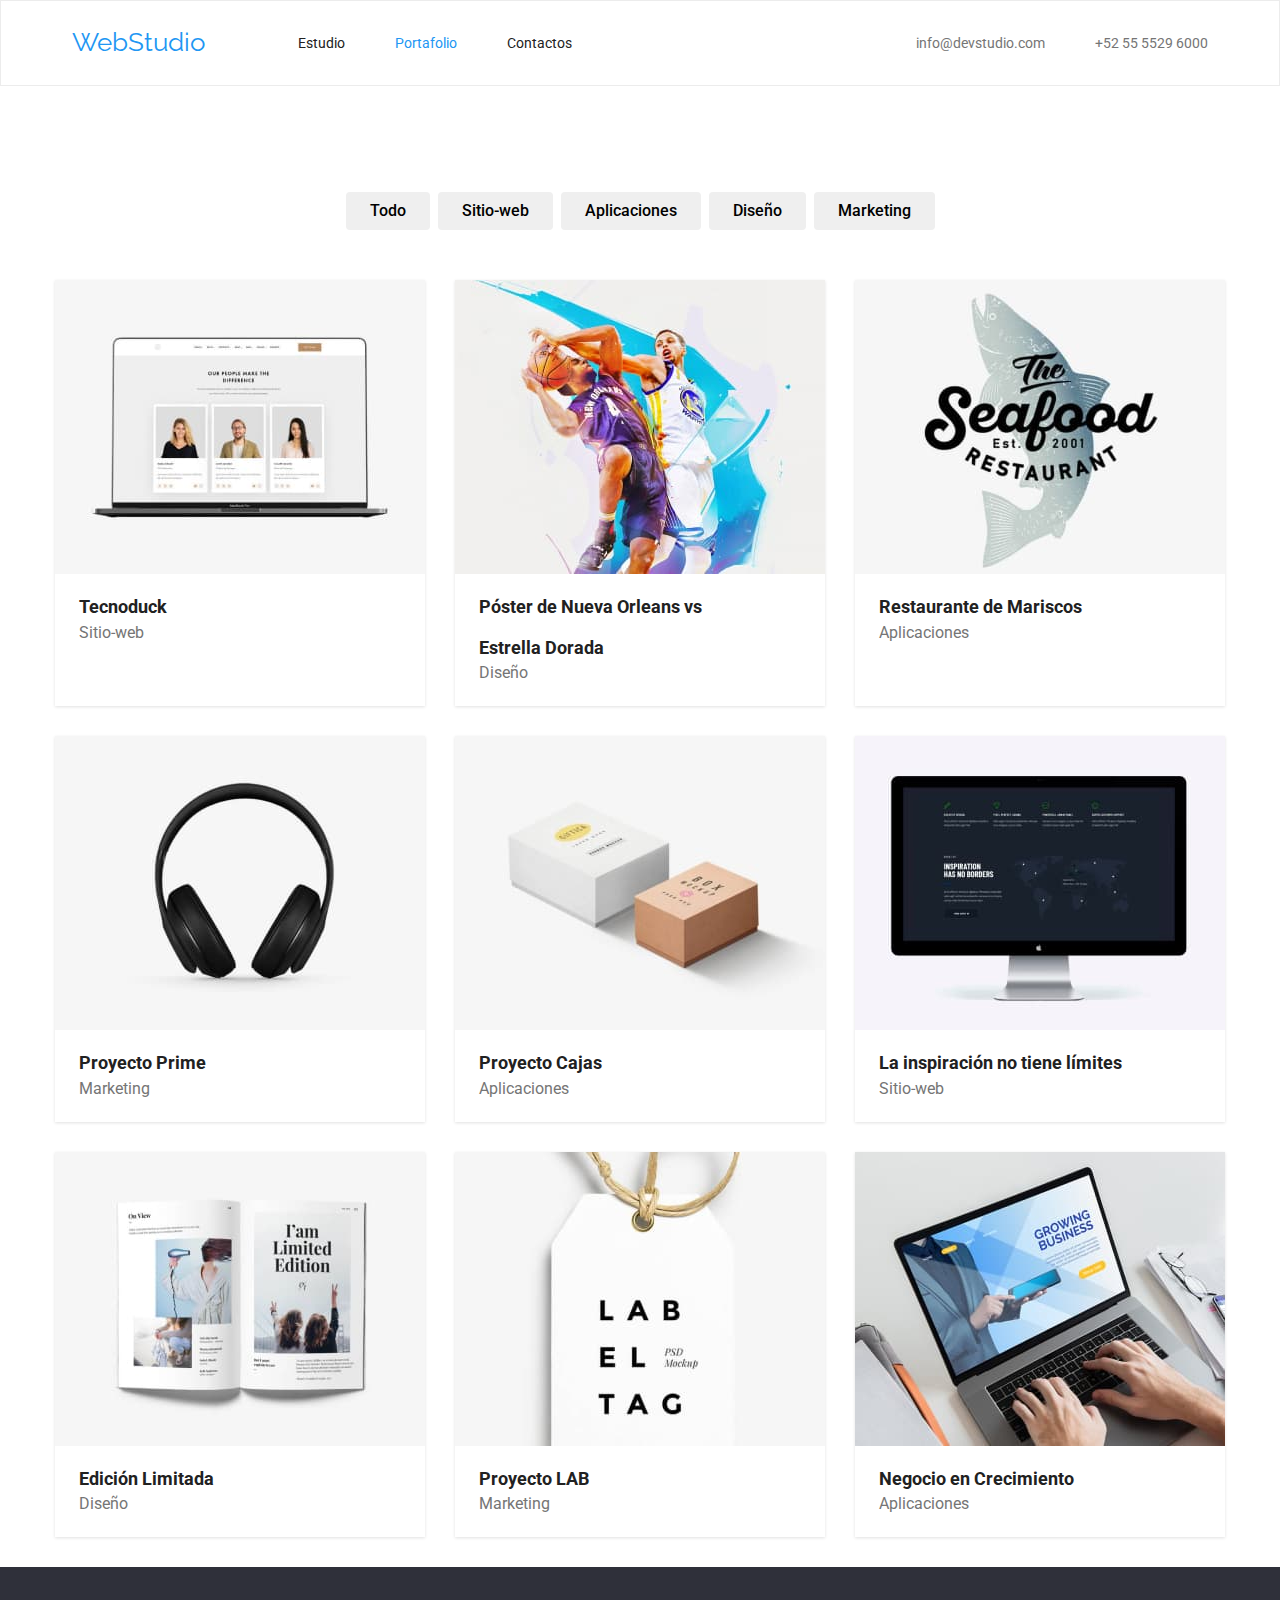
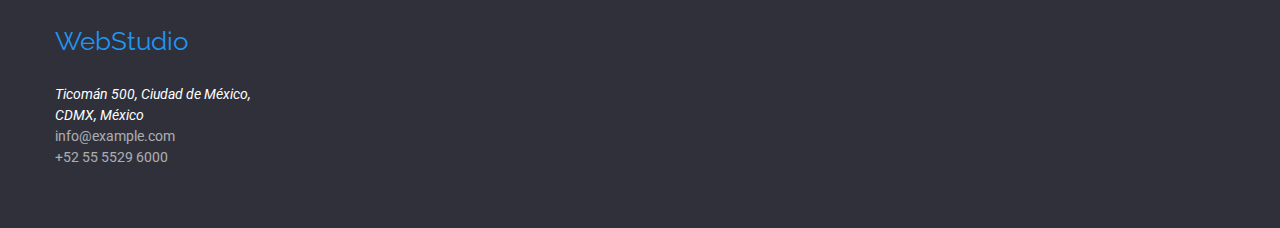
==== portafolio.html @ 73389273 "First Commit Task 4 - rs - valores" ====
<!DOCTYPE html>
<html lang="en">
  <head>
    <!-- Primeramente el normalizador -->

    <meta charset="UTF-8" />
    <meta name="viewport" content="width=device-width, initial-scale=1.0" />
    <link
      rel="stylesheet"
      href="https://cdnjs.cloudflare.com/ajax/libs/modern-normalize/1.0.0/modern-normalize.min.css"
    />
    <link rel="preconnect" href="https://fonts.googleapis.com" />
    <link rel="preconnect" href="https://fonts.gstatic.com" crossorigin />
    <link
      href="https://fonts.googleapis.com/css2?family=Raleway:wght@700&family=Roboto:wght@400;500;700;900&display=swap"
      rel="stylesheet"
    />
    <link
      href="https://fonts.googleapis.com/css2?family=Roboto:wght@400;500;700;900&display=swap"
      rel="stylesheet"
    />
    <link href="./css/styles.css" rel="stylesheet" />
    <title>Document</title>
  </head>
  <body>
    <header class="brd-header">
      <nav class="container navigation-container">
        <a class="nav-web" href="#">WebStudio</a>
        <ul class="hero-navigation">
          <li><a href="index.html">Estudio</a></li>
          <li><a class="current" href="portafolio.html">Portafolio</a></li>
          <li><a href="#">Contactos</a></li>
        </ul>
        <ul class="hero-contact navigation-container">
          <li>
            <a class="hero-contact-email" href="mailto:info@devstudio.com"
              >info@devstudio.com</a
            >
          </li>
          <li>
            <a href="tel:525555296000">+52 55 5529 6000</a>
          </li>
        </ul>
      </nav>
    </header>
    <main>
      <section class="container">
        <h1 class="section-title">Portafolio</h1>
        <ul class="hero-navigation-filter button-text-filter">
          <li><button type="button">Todo</button></li>
          <li><button type="button">Sitio-web</button></li>
          <li><button type="button">Aplicaciones</button></li>
          <li><button type="button">Diseño</button></li>
          <li><button type="button">Marketing</button></li>
        </ul>
      </section>
      <section class="container">
        <ul class="img-portafolio shadow-portafolio">
          <li>
            <img src="./images/proyecto1.jpg" alt="portafolio1" width="370" />
            <h3>Tecnoduck</h3>
            <span>Sitio-web</span>
          </li>
          <li>
            <img src="./images/proyecto2.jpg" alt="portafolio2" width="370" />
            <h3>Póster de Nueva Orleans vs</h3>
            <h3>Estrella Dorada</h3>
            <span>Diseño</span>
          </li>
          <li>
            <img src="./images/proyecto3.jpg" alt="portafolio3" width="370" />
            <h3>Restaurante de Mariscos</h3>
            <span>Aplicaciones</span>
          </li>
          <li>
            <img src="./images/proyecto4.jpg" alt="portafolio4" width="370" />
            <h3>Proyecto Prime</h3>
            <span>Marketing</span>
          </li>
          <li>
            <img src="./images/proyecto5.jpg" alt="portafolio5" width="370" />
            <h3>Proyecto Cajas</h3>
            <span>Aplicaciones</span>
          </li>
          <li>
            <img src="./images/proyecto6.jpg" alt="portafolio6" width="370" />
            <h3>La inspiración no tiene límites</h3>
            <span>Sitio-web</span>
          </li>
          <li>
            <img src="./images/proyecto7.jpg" alt="portafolio7" width="370" />
            <h3>Edición Limitada</h3>
            <span>Diseño</span>
          </li>
          <li>
            <img src="./images/proyecto8.jpg" alt="portafolio8" width="370" />
            <h3>Proyecto LAB</h3>
            <span>Marketing</span>
          </li>
          <li>
            <img src="./images/proyecto9.jpg" alt="portafolio9" width="370" />
            <h3>Negocio en Crecimiento</h3>
            <span>Aplicaciones</span>
          </li>
        </ul>
      </section>
    </main>

    <footer class="footer">
      <div class="container">
        <a class="nav-web nav-web-footer" href="#">WebStudio</a>
        <ul class="nav-web-footer-ul">
          <li>
            <address class="direccion">
              Ticomán 500, Ciudad de México, CDMX, México
            </address>
          </li>
          <li>
            <a
              class="contact-hover direccion direccion-opacidad"
              href="mailto:info@example.com"
              >info@example.com</a
            >
          </li>
          <li>
            <a
              class="contact-hover direccion direccion-opacidad direccion-footer"
              href="tel:+525555296000"
              >+52 55 5529 6000</a
            >
          </li>
        </ul>
      </div>
    </footer>
  </body>
</html>
---- css/styles.css ----
:root {
  --main-font: 'Roboto', Sans-serif;
  --secundary-font: 'Raleway', Sans-serif;
  --main-introducion: #2f303a;
  --web-color: #2196f3;
  --text-color: #000000;
  --span-color: #757575;
  --body-color: #212121;
  --contact-color: #d94f4f;
  --bg-color-dark: #2f303a;
  --bc-color-light: #f5f4fa;

  --button-bgc: #2196f3;
  --basic-color: #ffffff;
  --bg-color-equipo: #f5f4fa;

  --tx-color-valores: #00000033;

  --ln-color: #ececec;
  --icon-color: #afb1b8;
  --icon-fill: #2196f3;
}

* {
  text-decoration: none;
  list-style-type: none;
}
.container {
  display: block;
  justify-content: center;
  width: 1200px;
  margin: 0px auto;
  padding: 0px 15px;
}
.brd-header {
  border: 1px solid rgba(236, 236, 236, 1);
}

.navigation-container {
  display: flex;

  align-items: center;
}

.hero-navigation a {
  color: var(--body-color);
}
.hero-navigation li:hover a:hover {
  color: var(--web-color);
}
.list {
  margin: 0;
}
.hero-navigation {
  display: flex;
  column-gap: 50px;
  margin: 0px 0px;
  margin-right: 344px;
  padding: 0px 0px;
}
.hero-navigation-filter {
  display: flex;
  column-gap: 8px;
  justify-content: center;
  align-items: center;
  padding: 5px;
}
.hero-navigation li a:hover {
  color: var(--web-color);
}
.hero-navigation li a:focus {
  color: var(--web-color);
  font-weight: 500;
}
.hero-contact li a {
  color: var(--span-color);
}
.hero-contact-email:hover {
  font-weight: 500;
  color: var(--web-color);
}
.hero-contact-email:focus {
  font-weight: 500;
  color: var(--web-color);
}
.hero-contact {
  display: flex;
  column-gap: 50px;
  padding: 0px 0px;
  margin: 0px 0px;
}
button {
  padding: 6px 24px;
}

.button-text-filter {
  padding-top: 106px;
  padding-bottom: 50px;
  margin: 0px 0px 0px;
}
.button-text-filter li button {
  cursor: pointer;
  line-height: 1.625;
  font-size: 16px;
  font-weight: 500;
  border-radius: 4px;
  border-width: 0px 0px 0px 0px;
}
.button-text-index {
  cursor: pointer;
  line-height: 1.875;
  font-size: 16px;
  font-weight: 700;
  color: var(--basic-color);
  background-color: var(--web-color);
  display: block;
  margin: 0 auto;
}

button:hover {
  background-color: var(--button-bgc);
  color: var(--basic-color);
}
button:focus {
  background-color: var(--button-bgc);
  color: var(--basic-color);
}
#line {
  height: 1px;
  color: var(--ln-color);
  padding-top: 1px 0px 1px 0px;
  margin: 0px 0px 0px 0px;
  border-color: var(--ln-color);
  background-color: #ffffff;
}

body {
  margin: 0;
  padding: 0;
  font-family: var(--main-font);
  font-size: 14px;
  /*letter-spacing: 0.03em;*/
  color: var(--body-color);
}
h1 {
}

h2 {
  font-size: 36px;
  font-weight: 700;
  line-height: 1.284;
}
h3 {
  line-height: 1.142;
  font-size: 16px;
  font-weight: 700;
}
h4 {
  line-height: 1.187;
  font-size: 16px;
  font-weight: 500;
}
p {
  font-size: 14px;
  font-weight: 400;
}
.main-introduction {
  justify-content: center;
  background-color: var(--main-introducion);
}

.footer {
  background-color: var(--main-introducion);
}

.h1-introduction {
  font-size: 44px;
  font-weight: 900;
  line-height: 1.363;
  color: var(--basic-color);
  padding-top: 207px;
  padding-bottom: 30px;
  text-align: center;
  margin: 0px 0px 0px 0px;
}
span {
  line-height: 1.875;
  color: var(--span-color);
  font-size: 16px;
  font-weight: 400;
}
.nav-web {
  color: var(--web-color);
  font-size: 26px;
  font-family: 'Raleway', sans-serif;
  margin-right: 93px;

  padding: 27px 0px;
}
.direccion {
  font-size: 14px;
  color: var(--basic-color);
}
.direccion-opacidad {
  opacity: 60%;
}
.web li a {
  font-size: 14px;
  line-height: 1.172;
}
.section-title {
  display: none;
}
/*

*/
/* =================================================================*/
.hero-section {
  width: 696px;
  margin-right: auto;
  margin-left: auto;
  justify-content: center;
  padding-bottom: 198px;
}
.main-navigation {
  display: flex;
  flex-basis: calc((100%-20px) / 4);
  gap: 25px;
  padding-left: 0;
  padding-top: 95px;
  /*padding-bottom: 94px;*/
  justify-content: center;
  margin: 0px 0pc 0px 0px;
}

.main-navigation h3 {
  font-family: var(--main-font);
  width: 270px;
  font-weight: 700;
  color: var(--body-color);
  margin: 0px 0px 0px 0px;
}

.main-navigation p {
  font-family: var(--main-font);
  width: 270px;
  font-weight: 400;
  font-size: 14px;
  color: var(--span-color);
  margin: 0px 0px 0px 0px;
  padding: 10px 0px 94px;
  line-height: 1.714;
}

.img-dedicamos {
  display: flex;
  flex-basis: calc((100%-20px) / 4);
  gap: 25px;
  padding-left: 0;
  padding-bottom: 94px;
  justify-content: center;
  margin: 0px 0px 0px 0px;
}
.img-equipo {
  display: flex;
  flex-basis: calc((100%-20px) / 4);
  gap: 25px;
  padding-left: 0;
  justify-content: center;
  margin: 0px 0px 0px 0px;
}

.img-equipo li h4 {
  padding-top: 30px;
  padding-bottom: 10px;
  text-align: center;
  margin: 0px 0px 0px 0px;
}
.img-equipo li span {
  display: block;
  line-height: 1.875;
  color: var(--span-color);
  font-size: 16px;
  font-weight: 400;
  margin: 0px 0px 0px 0px;
  padding-top: 10px;
  padding-bottom: 28px;
  text-align: center;
}
.img-portafolio {
  display: flex;
  flex-wrap: wrap;
  gap: 30px;
  padding-left: 0;
  justify-content: center;
  margin: 0px 0px 0px 0px;
  padding-bottom: 30px;
}

.img-portafolio li h3 {
  margin: 0px 0px 0px 0px;
  font-family: var(--main-font);
  font-size: 18px;
  font-weight: 700;
  padding-left: 24px;
  padding-top: 20px;
  white-space: pre;
}
.img-portafolio li span {
  display: block;
  font-family: var(--main-font);
  font-size: 16px;
  font-weight: 400;
  padding-left: 24px;
  padding-top: 0px;
  padding-bottom: 18px;
}

.shadow-portafolio li {
  box-shadow: 0px 2px 1px 0px #00000033;
  box-shadow: 0px 1px 1px 0px #00000024;
  box-shadow: 0px 1px 3px 0px #0000001f;
}
#products ul {
  display: flex;
  flex-basis: calc((100%-20px) / 3);

  /*flex-wrap: wrap;*/
  gap: 25px;
  padding-left: 0;
  justify-content: center;
  margin-bottom: 40px;
  border-radius: 4px;
  box-shadow: 0px 2px 1px -1px rgba(0, 0, 0, 0.2);
  box-shadow: 0px 1px 1px 0px rgba(0, 0, 0, 0.14);
  box-shadow: 0px 1px 3px 0px rgba(0, 0, 0, 0.12);
}

/*-----Equipo---------*/
.shadow-equipo > li {
  box-shadow: 0px 2px 1px 0px #00000033;
  box-shadow: 0px 1px 1px 0px #00000024;
  box-shadow: 0px 1px 3px 0px #0000001f;
}
.shadow-equipo h4 {
  background-color: var(--basic-color);
}
.shadow-equipo span {
  background-color: var(--basic-color);
}
.hero-navigation a[class='current'] {
  color: var(--web-color);
}
.main-equipo {
  background-color: var(--bg-color-equipo);
  padding-bottom: 94px;
}
.text-equipo {
  text-align: center;
  padding-top: 94px;
  padding-bottom: 50px;
  margin: 0px 0px 0px 0px;
}
.text-dedicamos {
  text-align: center;
  /*padding-top: 94px;*/
  padding-bottom: 55px;
  margin: 0px 0px 0px 0px;
}
.div-main-valores {
  padding: 0px 0pc 0px 0px;
}
.nav-web-footer {
  display: block;
  padding-top: 60px;
}

.direccion-footer {
  display: block;
  padding-bottom: 60px;
}
.nav-web-footer-ul {
  line-height: 1.5;
  width: 231px;
  font-weight: 400;
  padding-left: 0px;
  margin: 0px 0px 0px 0px;
}

/* Tarea 4 */

.icon {
  width: 20px;
  height: 20px;
}
.rs-equipo-item > .icon {
  fill: var(--icon-color);
}
.rs-equipo {
  display: flex;
  flex-basis: calc((100%-20px) / 4);
  gap: 10px;
  padding-left: 0;
  justify-content: center;
  margin: 0px 0px 0px 0px;
  background-color: var(--basic-color);
  padding-bottom: 42px;
}
.rs-equipo li {
  display: flex;
  width: 44px;
  height: 44px;
  border-radius: 50%;
  justify-content: center;
  align-items: center;
}

.rs-equipo-item:hover > .icon {
  fill: var(--basic-color);
}
.rs-equipo li:hover {
  background-color: var(--icon-fill);
}
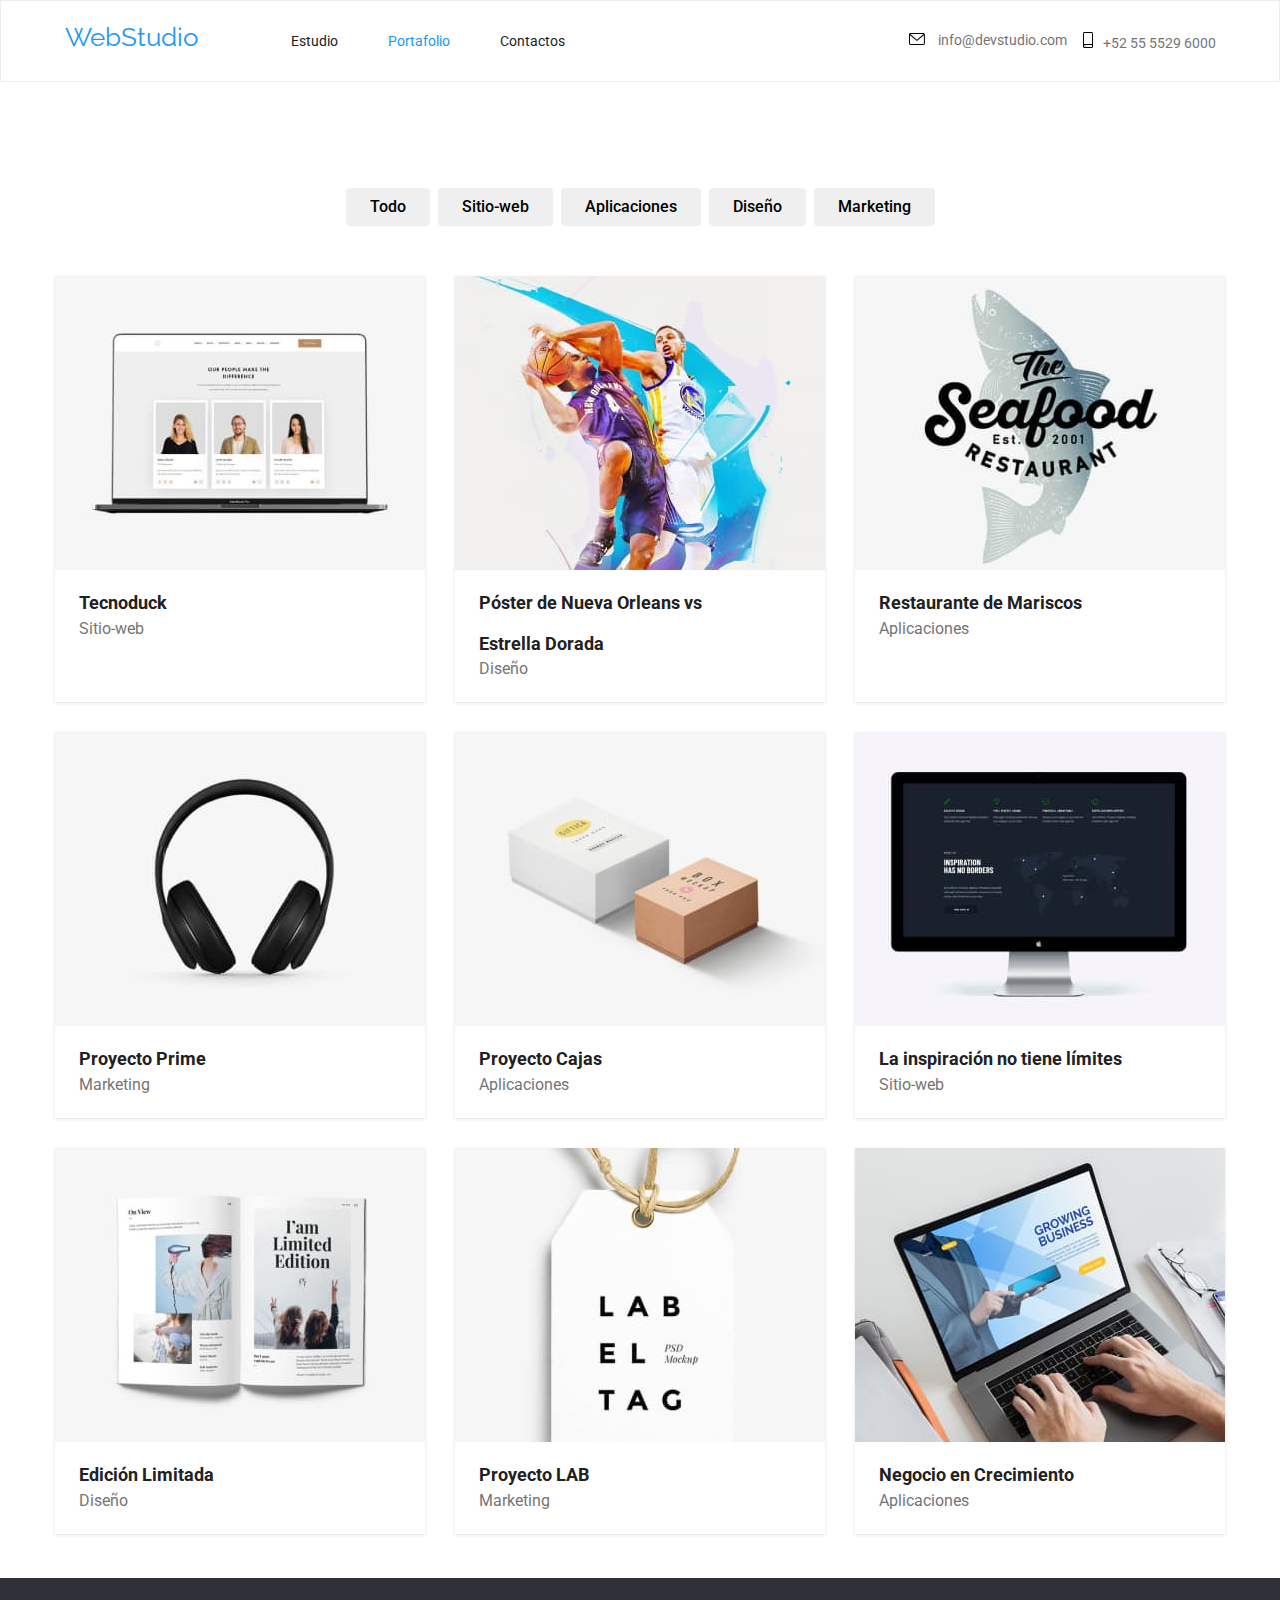
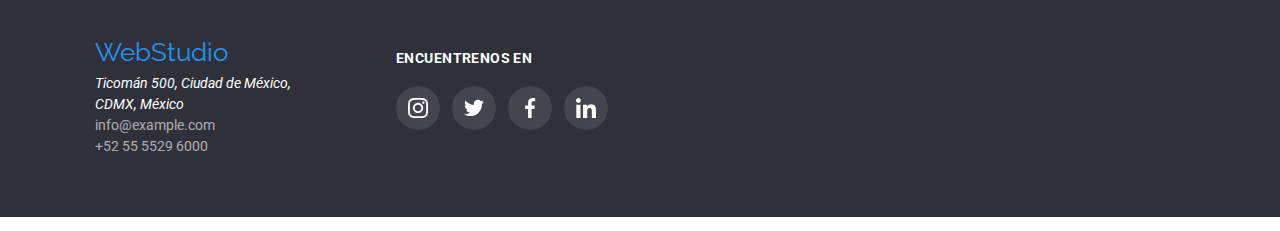
==== commit 43ff7e50: "Commit 7 - Tarea 4 - hover email phone" ====
--- a/portafolio.html
+++ b/portafolio.html
@@ -31,14 +31,18 @@
           <li><a class="current" href="portafolio.html">Portafolio</a></li>
           <li><a href="#">Contactos</a></li>
         </ul>
-        <ul class="hero-contact navigation-container">
+        <ul class="hero-contact">
           <li>
-            <a class="hero-contact-email" href="mailto:info@devstudio.com"
-              >info@devstudio.com</a
-            >
+            <a class="link-contact" href="mailto:info@devstudio.com" > 
+              <svg class="icon-contact-email">
+                <use href = './images/icons/symbol-defs.svg#icon-gen-sobre'>
+              </svg>  info@devstudio.com</a>
           </li>
           <li>
-            <a href="tel:525555296000">+52 55 5529 6000</a>
+            <a class="link-contact" href="tel:525555296000">            
+              <svg class="icon-contact-addres">
+                <use href = './images/icons/symbol-defs.svg#icon-gen-smartphone'>
+              </svg>+52 55 5529 6000</a>
           </li>
         </ul>
       </nav>
@@ -108,26 +112,55 @@
 
     <footer class="footer">
       <div class="container">
-        <a class="nav-web nav-web-footer" href="#">WebStudio</a>
-        <ul class="nav-web-footer-ul">
+        <ul class="nav-footer-all">
           <li>
-            <address class="direccion">
-              Ticomán 500, Ciudad de México, CDMX, México
-            </address>
+            <a class="nav-web nav-web-footer" href="#">WebStudio</a>
+            <ul class="nav-web-footer-ul">
+              <li>
+                <address class="direccion">
+                  Ticomán 500, Ciudad de México, CDMX, México
+                </address>
+              </li>
+              <li>
+                <a
+                  class="contact-hover direccion direccion-opacidad"
+                  href="mailto:info@example.com"
+                  >info@example.com</a
+                >
+              </li>
+              <li>
+                <a
+                  class="contact-hover direccion direccion-opacidad direccion-footer"
+                  href="tel:+525555296000"
+                  >+52 55 5529 6000</a
+                >
+              </li>
+            </ul>
           </li>
           <li>
-            <a
-              class="contact-hover direccion direccion-opacidad"
-              href="mailto:info@example.com"
-              >info@example.com</a
-            >
-          </li>
-          <li>
-            <a
-              class="contact-hover direccion direccion-opacidad direccion-footer"
-              href="tel:+525555296000"
-              >+52 55 5529 6000</a
-            >
+            <h5 class="text-company">ENCUENTRENOS EN</h5>
+            <ul class="rs-company-group">
+                <li class="rs-company-item1" >
+                  <svg class="icon-cp">
+                    <use href = './images/icons/symbol-defs.svg#icon-rs-instagram'>
+                    </svg>
+                </li>
+                <li  class="rs-company-item1" >
+                  <svg class="icon-cp">
+                    <use href = './images/icons/symbol-defs.svg#icon-rs-twitter'>
+                    </svg>
+                </li>
+                <li  class="rs-company-ite1m" >
+                  <svg class="icon-cp">
+                    <use href = './images/icons/symbol-defs.svg#icon-rs-facebook'>
+                    </svg>
+                </li>
+                <li  class="rs-company-item1" >
+                  <svg class="icon-cp">
+                    <use href = './images/icons/symbol-defs.svg#icon-rs-linkedin'>
+                    </svg>
+                </li>
+              </ul>
           </li>
         </ul>
       </div>
--- a/css/styles.css
+++ b/css/styles.css
@@ -38,7 +38,7 @@
 
 .navigation-container {
   display: flex;
-
+  background-image: url(../images/hero-image.jpg);
   align-items: center;
 }
 
@@ -56,7 +56,7 @@
   column-gap: 50px;
   margin: 0px 0px;
   margin-right: 344px;
-  padding: 0px 0px;
+  padding: 32px 0px;
 }
 .hero-navigation-filter {
   display: flex;
@@ -85,7 +85,7 @@
 }
 .hero-contact {
   display: flex;
-  column-gap: 50px;
+  column-gap: 16px;
   padding: 0px 0px;
   margin: 0px 0px;
 }
@@ -155,6 +155,16 @@
   font-size: 16px;
   font-weight: 700;
 }
+h5 {
+  color: var(--basic-color);
+  font-family: var(--main-font);
+  font-size: 14px;
+  font-style: normal;
+  font-weight: 700;
+  line-height: normal;
+  letter-spacing: 0.42px;
+  text-transform: uppercase;
+}
 h4 {
   line-height: 1.187;
   font-size: 16px;
@@ -166,9 +176,11 @@
 }
 .main-introduction {
   justify-content: center;
+  background: url(../images/head-image.jpg),
+    lightgray 0px -147.517px / 100% 170.667% no-repeat;
   background-color: var(--main-introducion);
-}
-
+  /*background-image: url(../images/head-image.jpg);*/
+}
 .footer {
   background-color: var(--main-introducion);
 }
@@ -194,8 +206,7 @@
   font-size: 26px;
   font-family: 'Raleway', sans-serif;
   margin-right: 93px;
-
-  padding: 27px 0px;
+  margin-bottom: 6px;
 }
 .direccion {
   font-size: 14px;
@@ -227,7 +238,7 @@
   flex-basis: calc((100%-20px) / 4);
   gap: 25px;
   padding-left: 0;
-  padding-top: 95px;
+  padding-top: 89px;
   /*padding-bottom: 94px;*/
   justify-content: center;
   margin: 0px 0pc 0px 0px;
@@ -376,7 +387,7 @@
 }
 
 .direccion-footer {
-  display: block;
+  display: inline-block;
   padding-bottom: 60px;
 }
 .nav-web-footer-ul {
@@ -421,3 +432,123 @@
 .rs-equipo li:hover {
   background-color: var(--icon-fill);
 }
+
+.val-img {
+  display: flex;
+  width: 270px;
+  height: 120px;
+  background-color: #f5f4fa;
+  border-radius: 4px;
+  justify-content: center;
+  align-items: center;
+  margin-bottom: 30px;
+}
+.icon-valores {
+  width: 70px;
+  height: 70px;
+}
+/*------Clientes----*/
+
+.icon-cli-container {
+  display: flex;
+  width: 170px;
+  height: 81px;
+  margin: 0px 0px 0px 0px;
+  justify-content: center;
+  align-items: center;
+
+  border-radius: 4px;
+  border: 1px solid var(--icon-color);
+  padding: 14.09px;
+}
+.icon-cli {
+  width: 106px;
+  height: 52px;
+}
+
+.icon-cli-container > .icon-cli {
+  fill: var(--icon-color);
+}
+
+.group-client {
+  display: flex;
+  gap: 30px;
+  padding-left: 0;
+  justify-content: center;
+  margin: 0px 0px 0px 0px;
+  background-color: var(--basic-color);
+  padding-bottom: 151px;
+}
+.icon-cli:hover {
+  fill: var(--web-color);
+}
+.icon-cli-container:hover {
+  border: 1px solid var(--web-color);
+}
+.text-clients {
+  text-align: center;
+  padding-top: 59px;
+  margin: 0px 0px 44px 0px;
+}
+
+.nav-footer-all {
+  display: flex;
+}
+
+.icon-cp {
+  fill: var(--basic-color);
+  width: 20px;
+  height: 20px;
+}
+
+.rs-company-group > .icon-cp {
+  fill: var(--basic-color);
+}
+.rs-company-group {
+  display: flex;
+  gap: 12px;
+  padding-left: 0;
+  justify-content: center;
+  margin: 0px 0px 0px 70px;
+  padding-bottom: 0px;
+}
+.rs-company-group li {
+  display: flex;
+  width: 44px;
+  height: 44px;
+  border-radius: 50%;
+  justify-content: center;
+  align-items: center;
+  background-color: rgba(255, 255, 255, 0.1);
+}
+
+.rs-company-group:hover > .icon-cp {
+  fill: var(--basic-color);
+}
+.rs-company-group li:hover {
+  background-color: var(--icon-fill);
+}
+.rs-company-item {
+  background-color: rgba(255, 255, 255, 0.1);
+}
+.text-company {
+  padding-top: 72px;
+  margin: 0px 0px 20px 70px;
+}
+.icon-contact-email {
+  margin: 0px 10px 0px 0px;
+  width: 16px;
+  height: 12px;
+}
+.icon-contact-addres {
+  margin: 0px 10px 0px 0px;
+  width: 10px;
+  height: 16px;
+}
+.icon-contact-email:hover {
+  fill: var(--icon-fill);
+}
+.link-contact:hover {
+  fill: var(--icon-fill);
+  color: var(--icon-fill);
+}
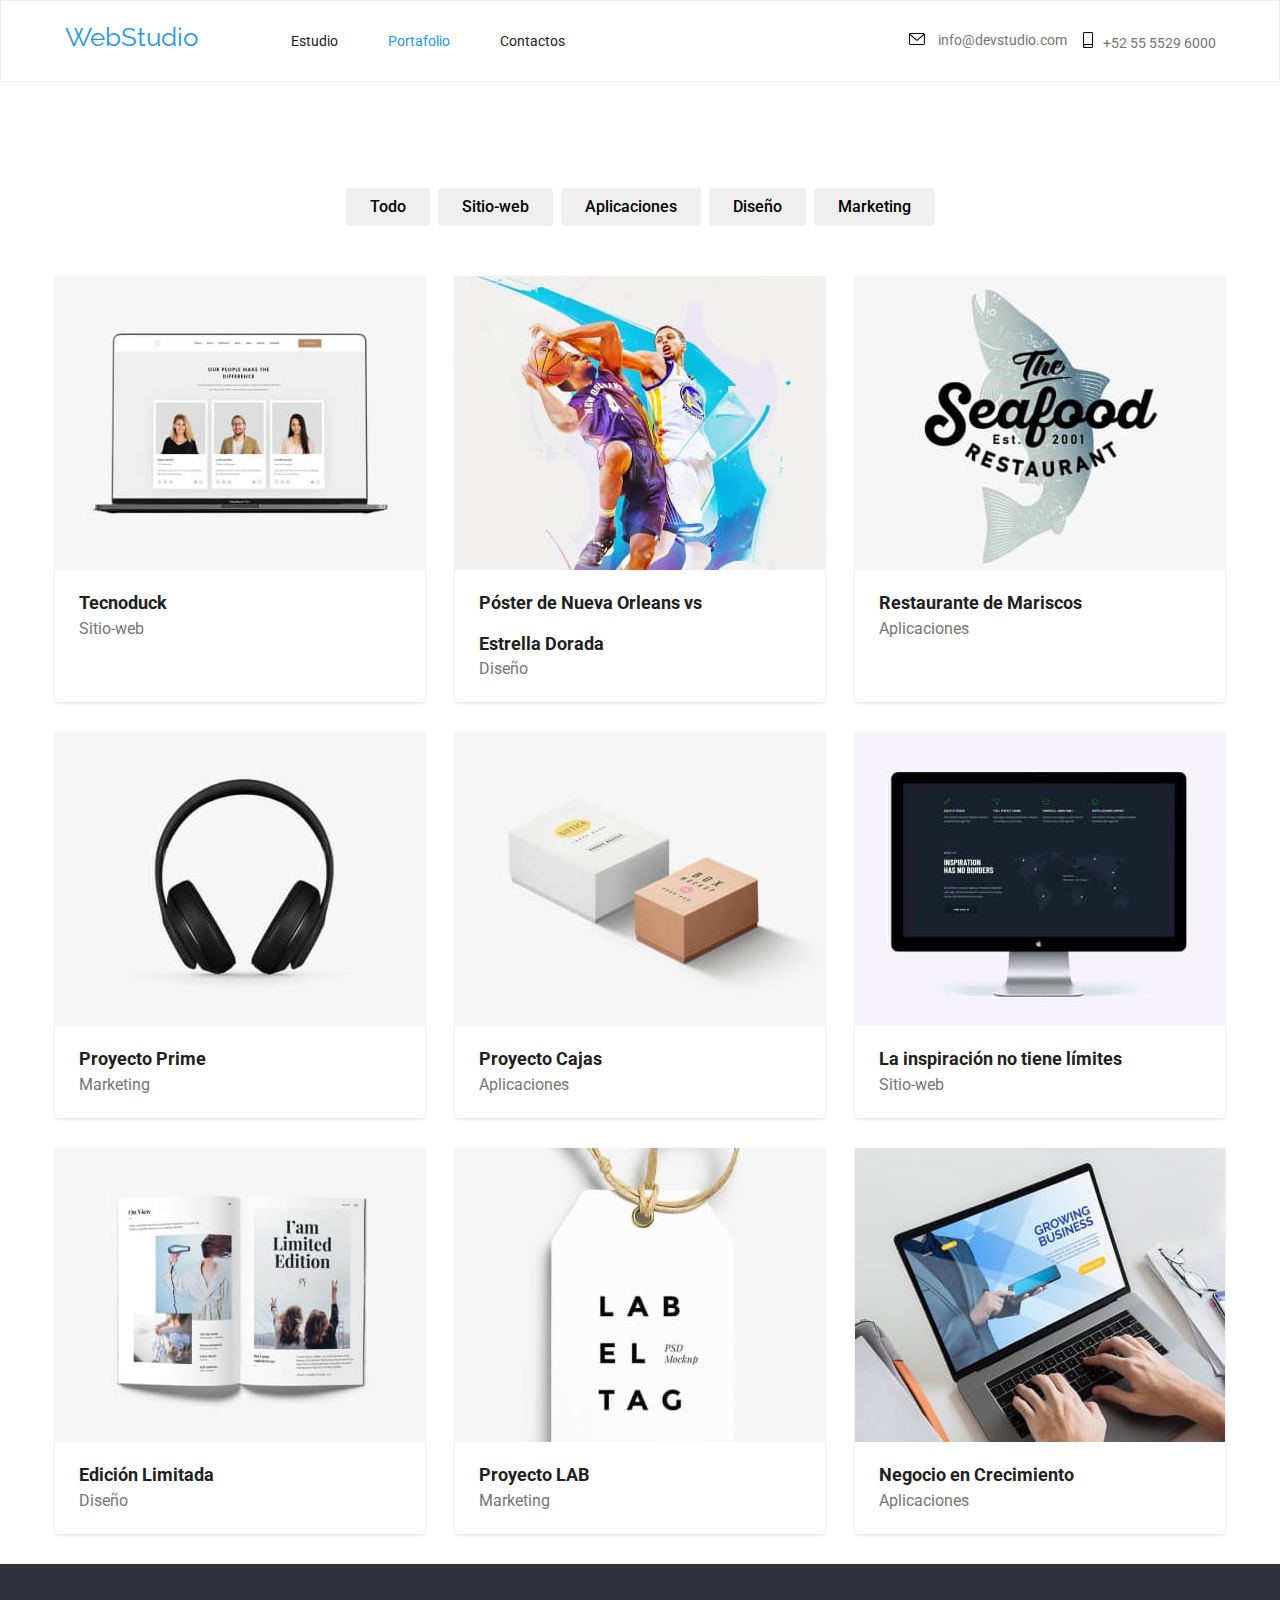
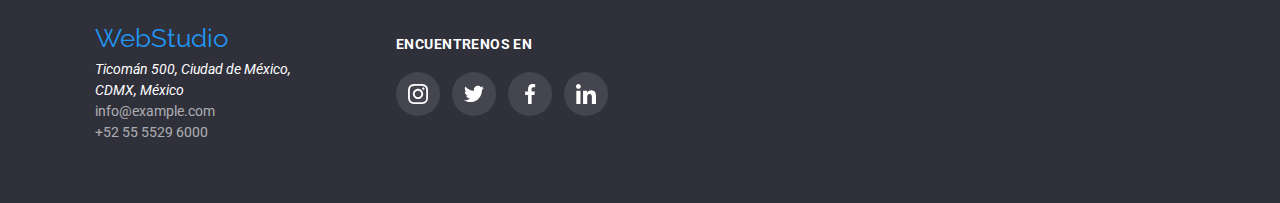
==== commit 26edf433: "Commit 10 - Tarea 4 - Focus main" ====
--- a/portafolio.html
+++ b/portafolio.html
@@ -140,25 +140,33 @@
           <li>
             <h5 class="text-company">ENCUENTRENOS EN</h5>
             <ul class="rs-company-group">
-                <li class="rs-company-item1" >
+              <li >
+                <a href="#" class="rs-company-item">
                   <svg class="icon-cp">
                     <use href = './images/icons/symbol-defs.svg#icon-rs-instagram'>
-                    </svg>
-                </li>
-                <li  class="rs-company-item1" >
+                  </svg>
+                </a>
+              </li>
+              <li>
+                <a href="#" class="rs-company-item">
                   <svg class="icon-cp">
                     <use href = './images/icons/symbol-defs.svg#icon-rs-twitter'>
-                    </svg>
-                </li>
-                <li  class="rs-company-ite1m" >
+                  </svg>
+                </a>
+              </li>
+              <li>
+                <a href="#" class="rs-company-item">
                   <svg class="icon-cp">
                     <use href = './images/icons/symbol-defs.svg#icon-rs-facebook'>
-                    </svg>
-                </li>
-                <li  class="rs-company-item1" >
+                  </svg>
+                </a>
+              </li>
+              <li>
+                <a href="#" class="rs-company-item">
                   <svg class="icon-cp">
                     <use href = './images/icons/symbol-defs.svg#icon-rs-linkedin'>
                     </svg>
+                  </a>
                 </li>
               </ul>
           </li>
--- a/css/styles.css
+++ b/css/styles.css
@@ -38,7 +38,6 @@
 
 .navigation-container {
   display: flex;
-  background-image: url(../images/hero-image.jpg);
   align-items: center;
 }
 
@@ -176,10 +175,12 @@
 }
 .main-introduction {
   justify-content: center;
-  background: url(../images/head-image.jpg),
-    lightgray 0px -147.517px / 100% 170.667% no-repeat;
-  background-color: var(--main-introducion);
-  /*background-image: url(../images/head-image.jpg);*/
+  background-image: linear-gradient(
+      to bottom,
+      rgba(47, 48, 58, 0.4),
+      rgba(0, 0, 0, 0.4)
+    ),
+    url('../images/head-image.jpg');
 }
 .footer {
   background-color: var(--main-introducion);
@@ -417,7 +418,7 @@
   background-color: var(--basic-color);
   padding-bottom: 42px;
 }
-.rs-equipo li {
+.rs-equipo-item {
   display: flex;
   width: 44px;
   height: 44px;
@@ -425,11 +426,18 @@
   justify-content: center;
   align-items: center;
 }
-
+/* Ok */
 .rs-equipo-item:hover > .icon {
   fill: var(--basic-color);
 }
-.rs-equipo li:hover {
+.rs-equipo-item:hover {
+  background-color: var(--icon-fill);
+}
+/* Ok */
+.rs-equipo-item:focus > .icon {
+  fill: var(--basic-color);
+}
+.rs-equipo-item:focus {
   background-color: var(--icon-fill);
 }
 
@@ -479,12 +487,29 @@
   background-color: var(--basic-color);
   padding-bottom: 151px;
 }
-.icon-cli:hover {
-  fill: var(--web-color);
-}
+/* colorea borde de la imagen */
 .icon-cli-container:hover {
   border: 1px solid var(--web-color);
 }
+/* colorea icono */
+.icon-cli-container:hover > .icon-cli {
+  fill: var(--web-color);
+}
+
+.icon-cli-container:focus {
+  border: 1px solid var(--web-color);
+}
+.icon-cli-container:focus > .icon-cli {
+  fill: var(--web-color);
+}
+
+/* 
+.icon-cli-container:hover {
+  
+}
+.icon-cli-container:focus {
+  
+} */
 .text-clients {
   text-align: center;
   padding-top: 59px;
@@ -493,6 +518,7 @@
 
 .nav-footer-all {
   display: flex;
+  margin: 0px;
 }
 
 .icon-cp {
@@ -512,7 +538,7 @@
   margin: 0px 0px 0px 70px;
   padding-bottom: 0px;
 }
-.rs-company-group li {
+.rs-company-group a {
   display: flex;
   width: 44px;
   height: 44px;
@@ -522,12 +548,28 @@
   background-color: rgba(255, 255, 255, 0.1);
 }
 
-.rs-company-group:hover > .icon-cp {
+/* .rs-company-group:hover > .icon-cp {
   fill: var(--basic-color);
-}
-.rs-company-group li:hover {
+} */
+
+.rs-company-group a:hover {
   background-color: var(--icon-fill);
 }
+.rs-company-group a:focus {
+  background-color: var(--icon-fill);
+}
+
+/* .rs-company-a:focus {
+  background-color: var(--icon-fill);
+}
+
+.rs-company-group:focus > .icon-cp {
+  fill: var(--basic-color);
+}
+.rs-company-group > li:focus {
+  background-color: var(--icon-fill);
+} */
+
 .rs-company-item {
   background-color: rgba(255, 255, 255, 0.1);
 }
@@ -545,10 +587,13 @@
   width: 10px;
   height: 16px;
 }
-.icon-contact-email:hover {
-  fill: var(--icon-fill);
-}
+
 .link-contact:hover {
   fill: var(--icon-fill);
   color: var(--icon-fill);
 }
+
+.link-contact:focus {
+  fill: var(--icon-fill);
+  color: var(--icon-fill);
+}
